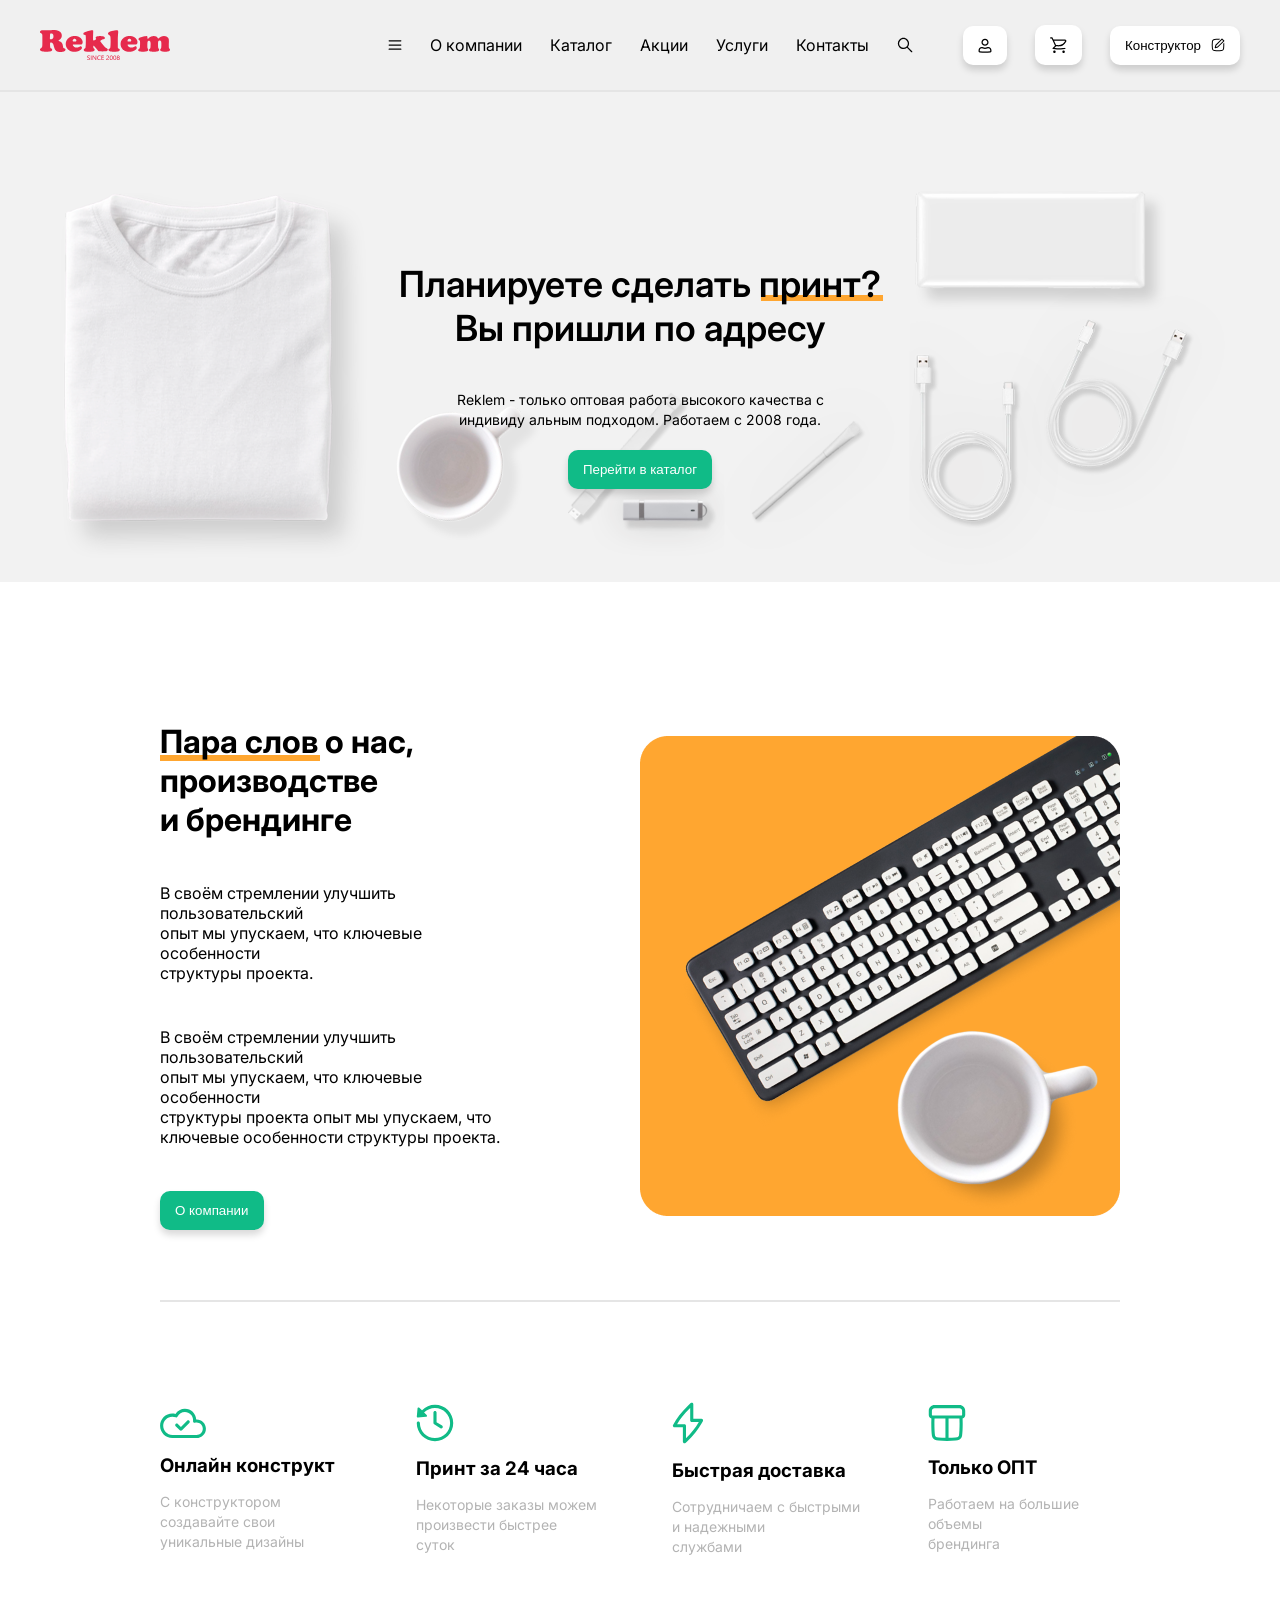
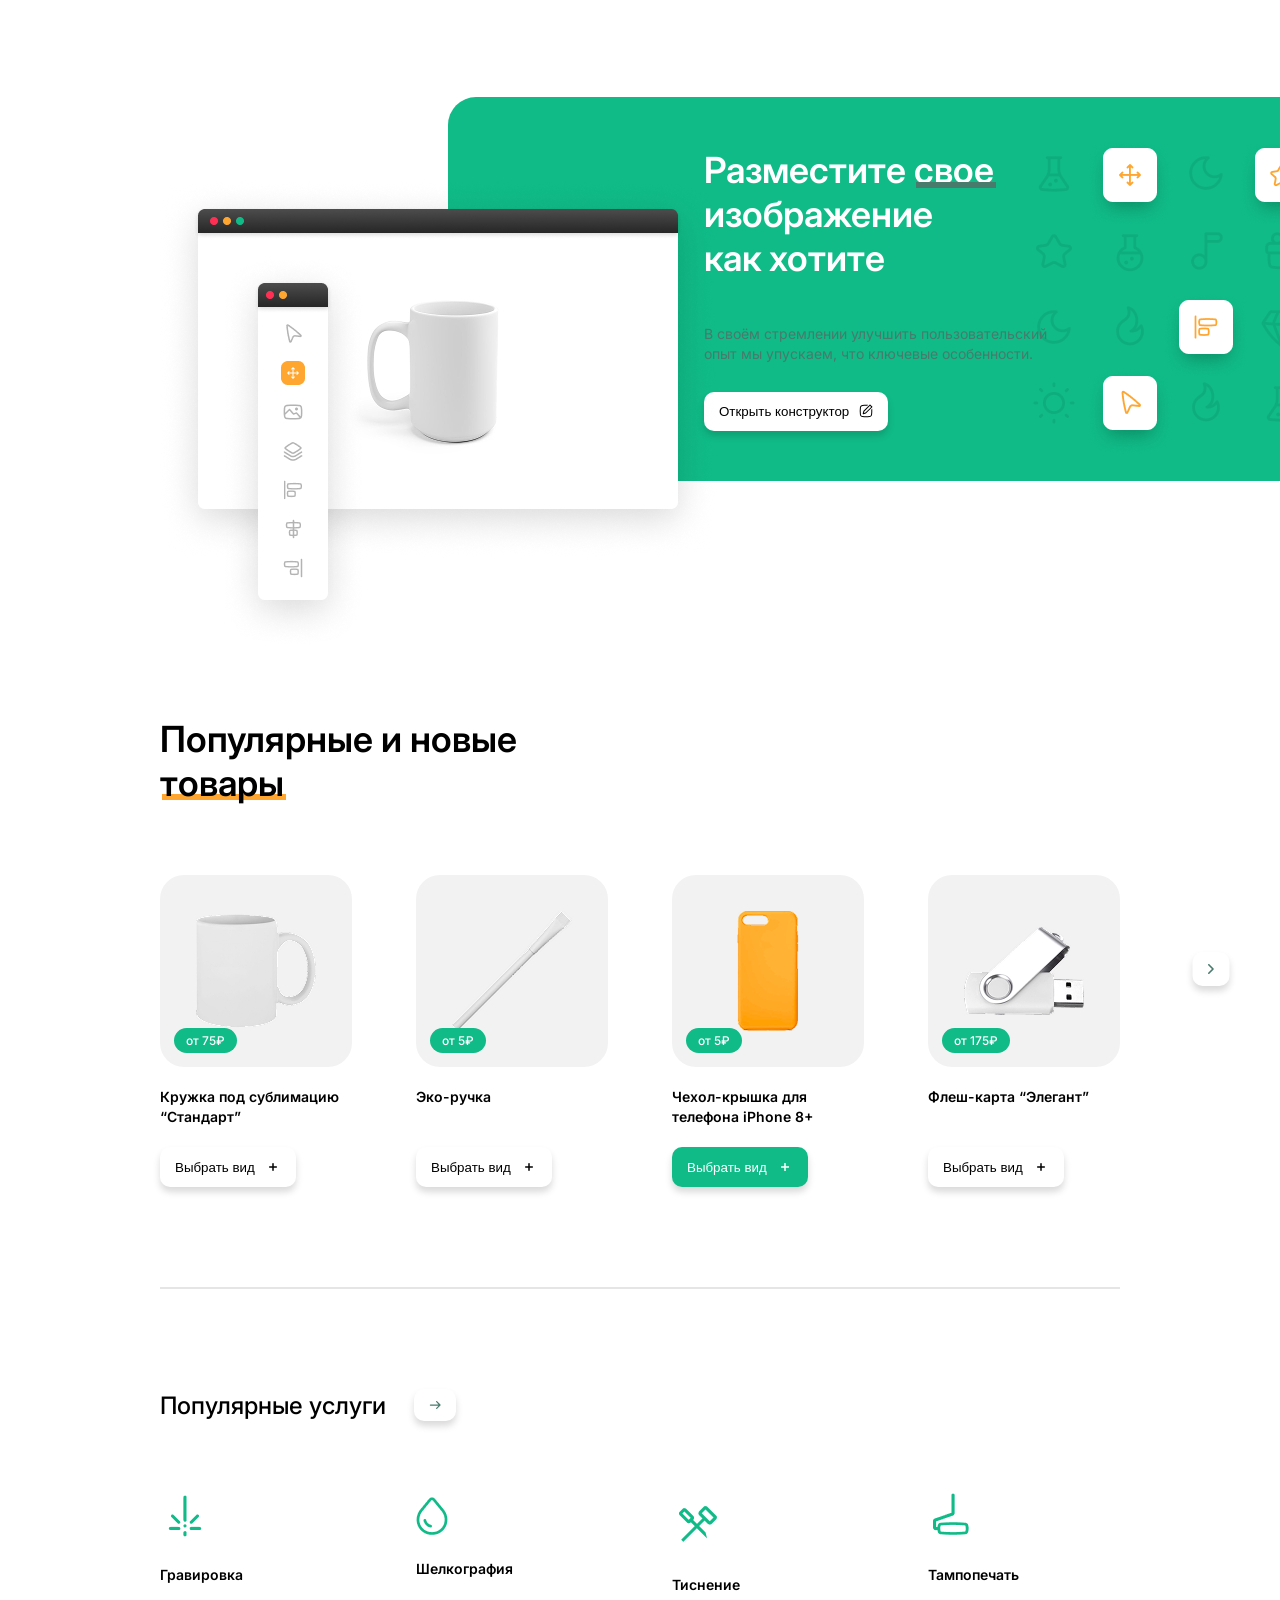
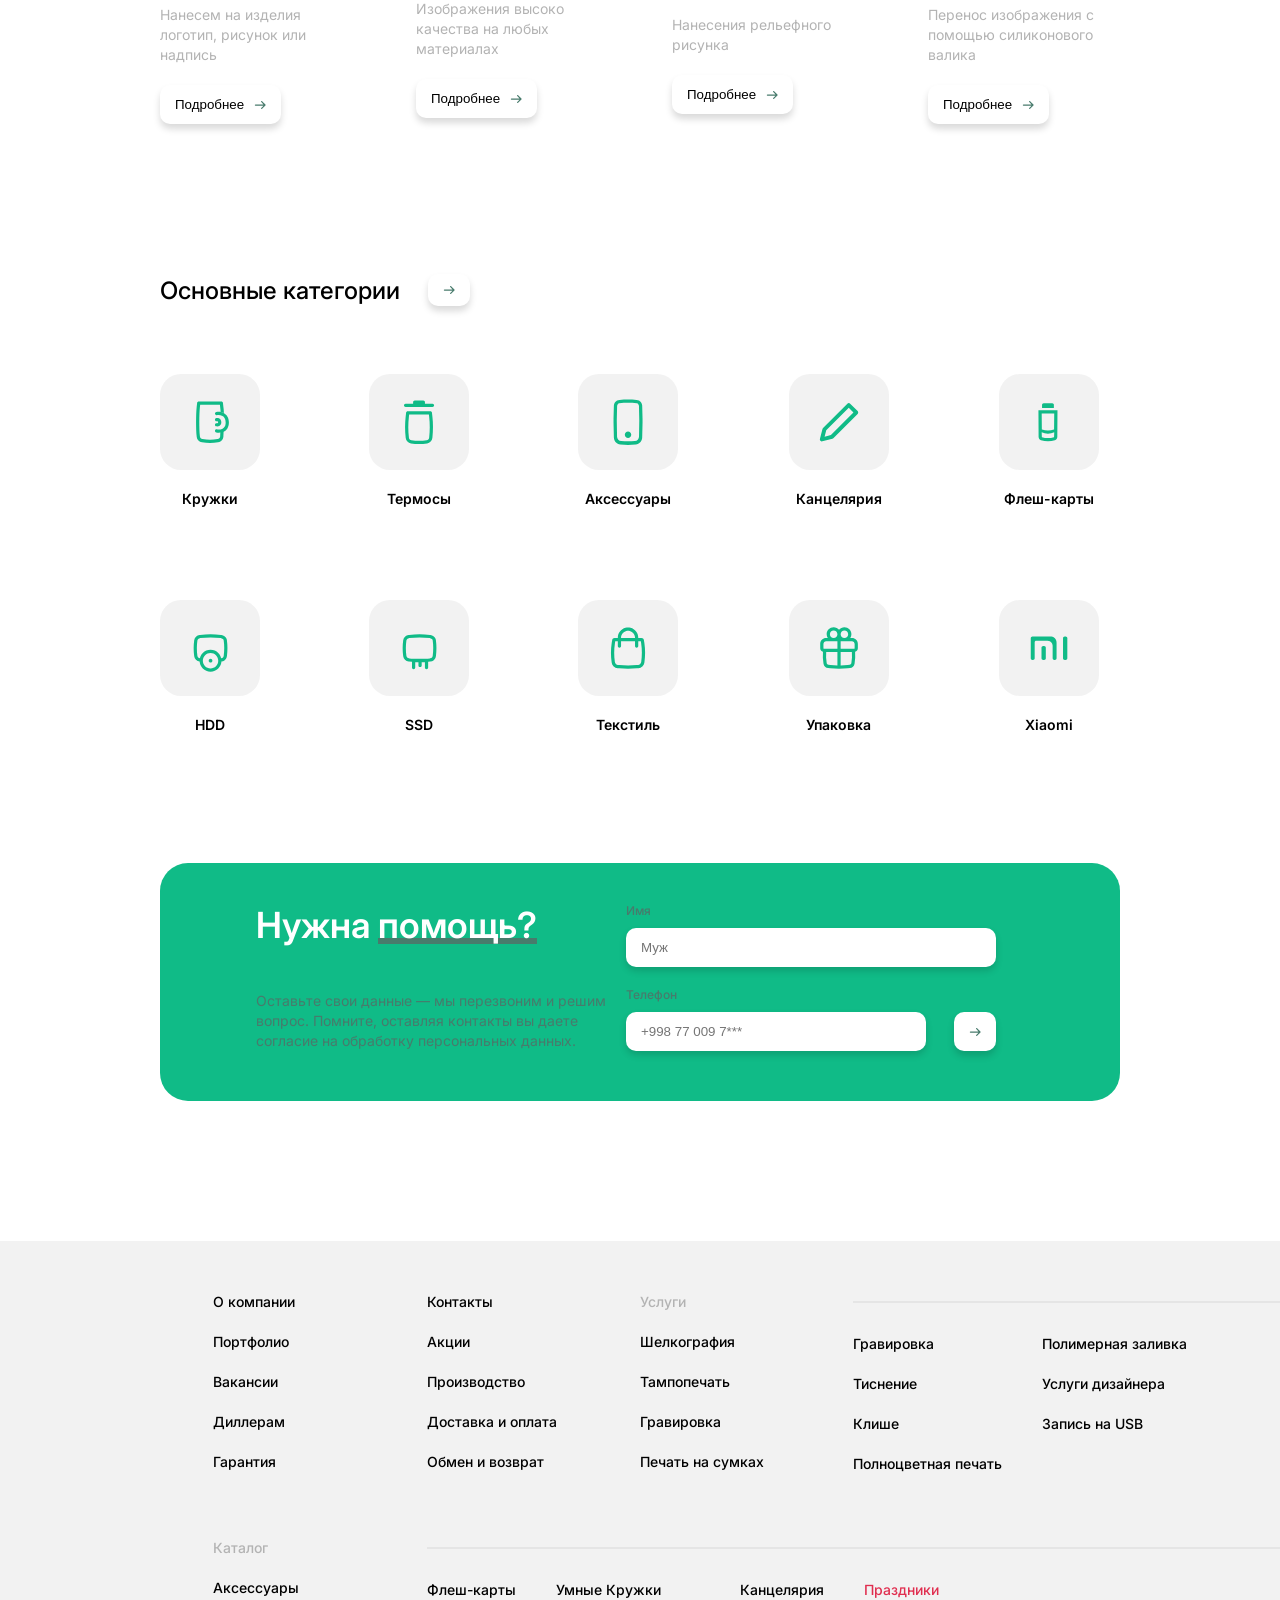
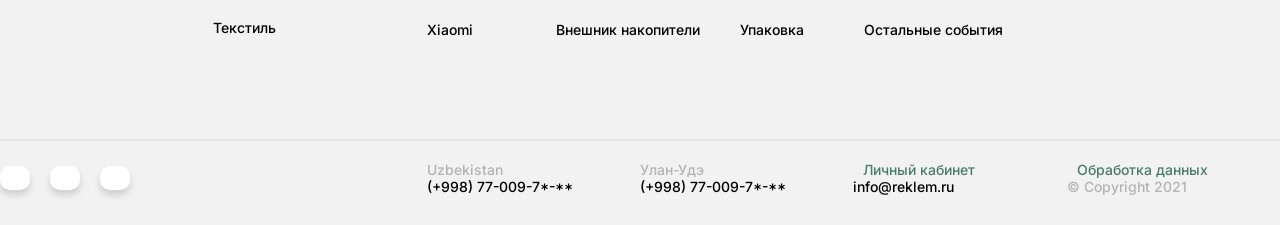
==== index.html @ 548d21a7 "first commit" ====
<!DOCTYPE html>
<html lang="en">
<head>
    <meta charset="UTF-8">
    <meta name="viewport" content="width=device-width, initial-scale=1.0">
    <title>Reklem PRO</title>
    <link rel="stylesheet" href="./Css/style.css">
    <link rel="stylesheet" href="./Fonts/fonts.css">
    <link rel="stylesheet" href="./Css/responsive.css">
</head>
<body>
    <div class="vrapper">
        <header>
        <div class="parent__container--div">
            <div class="head_vrap">
                <img class="Reklem_logo" src="./Assets/Icons/Reklem_logo (2).svg" alt="Reklem Logo Not Found">
                <div class="header_sub_vrap">
                <nav>
                    <ul>
                        <li><img src="./Assets/Icons/Outline_logo.svg" alt=""></li>
                        <li><a href="#">О компании</a></li>
                        <li><a href="#">Каталог</a></li>
                        <li><a href="#">Акции</a></li>
                        <li><a href="#">Услуги</a></li>
                        <li><a href="#">Контакты</a></li>
                        <li><img src="./Assets/Icons/search_logo1.svg" alt=""></li>
                    </ul>
                </nav>
                <div class="btns">
                    <button><img src="./Assets/Icons/User_logo.svg" alt=""></button>
                    <button><img src="./Assets/Icons/Korzinka_logo.svg" alt=""></button>
                    <button>Конструктор<img src="./Assets/Icons/Konstruktor_logo.svg" alt=""></button>
                </div>
            </div>
        </div>
        </div>
        </header>

        <div class="line"></div>
        <main class="banner">
            <div class="tittle">
                <h1>
                    Планируете сделать 
                    <span>
                        принт?
                        <div class="sub__line--div"></div>
                    </span> Вы пришли по адресу
                </h1>
                <p>Reklem - только оптовая работа высокого качества с <br>
                    индивиду
                    альным подходом. Работаем с 2008 года.</p>
                    <div class="bannerbtn_wrap">
                <button class="banner__btn--button oxir">Перейти в каталог</button>
            </div>
            </div>
            <img src="./Assets/Images/Banner--img.png" alt="Banner--img Not Found">
        </main>
        <main class="feedback">
            <div class="container">
            <div class="wrap">
                <div class="tittle__description--div">
                    <h1>
                        <span>
                             Пара слов 
                             <div class="sub__line--div"></div>
                            </span>о нас, <br>
                        производстве <br>
                        и брендинге</h1>
                    <p>В своём стремлении
                        улучшить пользовательский<br> опыт мы упускаем, что ключевые особенности<br>
                         структуры проекта.</p>
                    <p>В своём стремлении улучшить пользовательский <br>
                        опыт мы упускаем, что ключевые особенности <br>
                        структуры проекта опыт мы упускаем, что<br>
                         ключевые особенности структуры проекта.</p>
                    <button class="bg_button">О компании</button>
                </div>
                <img src="./Assets/Images/Klavatura.png" alt="Image Not Found">
            </div>
        </div>
        </main>
        <div class="container">
            <div class="line"></div>
        </div>
        <main class="adventage">
            <div class="container">
                <div class="adventage__wrap--div">
            <div class="box">
                <img src="./Assets/Icons/onlinekonkurd.svg" alt="ITEM IMAGE not found">
                <h3>Онлайн конструкт</h3>
                <p>С конструктором создавайте свои уникальные дизайны</p>
            </div>
            <div class="box">
                <img src="./Assets/Icons/printt.svg" alt="ITEM IMAGE not found">
                <h3>Принт за 24 часа</h3>
                <p>Некоторые заказы можем произвести быстрее <br> суток</p>
            </div>
            <div class="box">
                <img src="./Assets/Icons/bistraya.svg" alt="ITEM IMAGE not found">
                <h3>Быстрая доставка</h3>
                <p>Сотрудничаем с быстрыми и надежными <br> службами</p>
            </div>
            <div class="box">
                <img src="./Assets/Icons/tolka.svg" alt="ITEM IMAGE not found">
                <h3>Только ОПТ</h3>
                <p>Работаем на большие объемы <br> брендинга</p>
            </div>
        </div>
        </div>
        </main>
        <!-- main yangi -->
        <div class="desingner">
            <div class="mask__box--div">
                <div class="mask__box__tittle--div">
                    <h1>Разместите
                         <span>
                        свое
                        <div class="sub__line--div"></div>
                    </span> <br>
                         изображение <br>
                          как хотите</h1>
                    <p>В своём стремлении улучшить пользовательский 
                        <br>
                        опыт мы упускаем, что ключевые особенности.</p>
                    <button>Открыть конструктор <img src="./Assets/Icons/Konstruktor_logo.svg" alt="icon not found"></button>
                </div>
                <img src="./Assets/Images/mask.png" alt="IMAGEE not found">
                <div class="window__img">
                    <div class="sub__window__img">
                    <img src="./Assets/Images/window.png" alt="IMAGE not found">
                    <img src="./Assets/Images/tools_panel.png" alt="IMAGE not found">
                </div>
                </div>
                </div>
        </div>
        <!-- 2 video asosida -->
        <main class="populars">
            <div class="container">
                <h1>Популярные и новые 
                    <br>
                    <span class="tag__chiziq">
                        товары
                        <div class="sub__line"></div>
                    </span>
                    
                </h1>
                <div class="items">
                    <div class="item__card">
                        <div class="img__card__image">
                            <img src="./Assets/Images/Stakan.png" alt="img not found">
                        <div class="sum">
                            от 75₽
                        </div>
                        </div>
                        <h3>Кружка под сублимацию <q>Стандарт</q></h3>
                        <button>Выбрать вид <img src="./Assets/Icons/+ logo.svg" alt="logo not found"></button>
                    </div>
                    <div class="item__card">
                        <div class="img__card__image">
                            <img src="./Assets/Images/marker.png" alt="img not found">
                        <div class="sum">
                            от 5₽
                        </div>
                        </div>
                        <h3>Эко-ручка
                            <br>
                            <p class="opasity">.</p>
                        </h3>
                        <button>Выбрать вид <img src="./Assets/Icons/+ logo.svg" alt="logo not found"></button>
                    </div>
                    <div class="item__card">
                        <div class="img__card__image">
                            <img src="./Assets/Images/telefon_vrapper.png" alt="img not found">
                        <div class="sum">
                            от 5₽
                        </div>
                        </div>
                        <h3>Чехол-крышка для телефона iPhone 8+</h3>
                        <button class="bg_button">Выбрать вид <img src="./Assets/Icons/+ white.png" alt="logo not found"></button>
                    </div>
                    <div class="item__card">
                        <div class="img__card__image">
                            <img src="./Assets/Images/fleshka.png" alt="img not found">
                        <div class="sum">
                            от 175₽
                        </div>
                        </div>
                        <h3>Флеш-карта <q>Элегант</q>
                            <p class="opasity">.</p>
                        </h3>
                        <button>Выбрать вид <img src="./Assets/Icons/+ logo.svg" alt="logo not found"></button>
                    </div>
                </div>
                <button class="icon__btn right__btn__clicked">
                    <img src="./Assets/Icons/right_icon.svg" alt="logo not found">
                </button>
            </div>

        </main>
        <div class="container">
        <div class="line"></div>
    </div>



 <main class="services">
            <div class="container">
                <h2>Популярные услуги
                    <button><img src="./Assets/Icons/right_strelka.svg" alt="icon not fund"></button> 
                </h2>
                <div class="items">
                    <div class="item__card">
                        <div class="img__card__image">
                            <img src="./Assets/Icons/Laser.png" alt="img not found">
                        </div>
                        <h3>Гравировка</h3>
                        <p>Нанесем на изделия логотип, рисунок или надпись</p>
                        <button>Подробнее <img src="./Assets/Icons/right_strelka.svg" alt="logo not found"></button>
                    </div>
                    <div class="item__card">
                        <div class="img__card__image">
                            <img src="./Assets/Icons/Icon.png" alt="img not found">
                        </div>
                        <h3>Шелкография
                        </h3>
                        <p>Изображения высоко качества на любых материалах</p>
                        <button>Подробнее <img src="./Assets/Icons/right_strelka.svg" alt="logo not found"></button>
                    </div>
                    <div class="item__card">
                        <div class="img__card__image">
                            <img src="./Assets/Icons/Press.png" alt="img not found">
                        </div>
                        <h3>Тиснение</h3>
                        <p>Нанесения рельефного рисунка</p>
                        <button>Подробнее <img src="./Assets/Icons/right_strelka.svg" alt="logo not found"></button>
                    </div>
                    <div class="item__card">
                        <div class="img__card__image">
                            <img src="./Assets/Icons/Roller.png" alt="img not found">
                        </div>
                        <h3>Тампопечать
                        </h3>
                        <p>Перенос изображения с помощью силиконового валика</p>
                        <button>Подробнее <img src="./Assets/Icons/right_strelka.svg" alt="logo not found"></button>
                    </div>
                </div>

            </div>

        </main>

<!-- 3 -->
         <main class="category">
            <div class="container">
                <h2>Основные категории
                    <button><img src="./Assets/Icons/right_strelka.svg" alt="icon not fund"></button> 
                </h2>

                <div class="category__wrapper">
                    <div class="category__item">
                        <div class="icon__wrapper">
                            <img src="./Assets/Icons/1.svg" alt="icon not found">
                        </div>
                        <h3>Кружки</h3>
                    </div>
                    <div class="category__item">
                        <div class="icon__wrapper">
                            <img src="./Assets/Icons/2.svg" alt="icon not found">
                        </div>
                        <h3>Термосы</h3>
                    </div>                    <div class="category__item">
                        <div class="icon__wrapper">
                            <img src="./Assets/Icons/3.svg" alt="icon not found">
                        </div>
                        <h3>Аксессуары</h3>
                    </div>                    <div class="category__item">
                        <div class="icon__wrapper">
                            <img src="./Assets/Icons/4.svg" alt="icon not found">
                        </div>
                        <h3>Канцелярия</h3>
                    </div>                    <div class="category__item">
                        <div class="icon__wrapper">
                            <img src="./Assets/Icons/5.svg" alt="icon not found">
                        </div>
                        <h3>Флеш-карты</h3>
                    </div>                    <div class="category__item">
                        <div class="icon__wrapper">
                            <img src="./Assets/Icons/6.svg" alt="icon not found">
                        </div>
                        <h3>HDD</h3>
                    </div>                    <div class="category__item">
                        <div class="icon__wrapper">
                            <img src="./Assets/Icons/7.svg" alt="icon not found">
                        </div>
                        <h3>SSD</h3>
                    </div>                    <div class="category__item">
                        <div class="icon__wrapper">
                            <img src="./Assets/Icons/8.svg" alt="icon not found">
                        </div>
                        <h3>Текстиль</h3>
                    </div>                    <div class="category__item">
                        <div class="icon__wrapper">
                            <img src="./Assets/Icons/9.svg" alt="icon not found">
                        </div>
                        <h3>Упаковка</h3>
                    </div>
                    <div class="category__item">
                        <div class="icon__wrapper">
                            <img src="./Assets/Icons/10.svg" alt="icon not found">
                        </div>
                        <h3>Xiaomi</h3>
                    </div>         
                </div>
            </div>
         </main>

         <div class="contact">
            <div class="container">
                <div class="back__call">
                    <div class="back__call__item">
                        <h1>Нужна 
                            <span class="tag__chiziq">
                                помощь?
                                <div class="sub__line"></div>
                            </span>
                        </h1>
                        <p>
                            Оставьте свои данные — мы перезвоним и решим 
                            вопрос. Помните, оставляя контакты 
                            вы даете согласие на обработку персональных 
                            данных.
                        </p>
                    </div>
                    <div class="back__call__item">
                        <form>
                            <div class="form__item">
                                <label for="">Имя</label>
                                <input type="text" placeholder="Муж">
                            </div>
                            <br>
                            <div class="form__item">
                                <label for="">Телефон</label>
                                <div class="form__item__vrapper">
                                <input type="text" placeholder="+998 77 009 7***">
                                <button class="icon__btn--bitton">
                                    <img src="./Assets/Icons/right_strelka.svg" alt="icon not found">
                                </button>
                            </div>
                            </div>
                        </form>
                    </div>
                </div>
            </div>
         </div>

         <!-- footer -->
         <footer>
            <div class="top_footer">
                <div class="parrent_container">
                    <div class="inside_top">
                        <ul>
                            <li>
                                <img src="./assets/icons/logo 1 (Traced) (1).svg" alt="">
                            </li>
                        </ul>
                        <ul>
                            <li><a href="#">О компании</a></li>
                            <li><a href="https://github.com/AhadjonHakimovofficial">Портфолио</a></li>
                            <li><a href="#">Вакансии</a></li>
                            <li><a href="#">Диллерам</a></li>
                            <li><a href="#">Гарантия</a></li>
                        </ul>
                        <ul>
                            <li><a href="#">Контакты</a></li>
                            <li><a href="#">Акции</a></li>
                            <li><a href="#">Производство</a></li>
                            <li><a href="#">Доставка и оплата</a></li>
                            <li><a href="#">Обмен и возврат</a></li>
                        </ul>
                        <ul>
                            <li><a href="#" style="color: rgb(179, 179, 179);">Услуги</a></li>
                            <li><a href="#">Шелкография</a></li>
                            <li><a href="#">Тампопечать</a></li>
                            <li><a href="#">Гравировка</a></li>
                            <li><a href="#">Печать на сумках</a></li>
                        </ul>
                        <div class="box">
                            <div class="line"></div>
                            <div class="inner_box">
                                <ul>

                                    <li><a href="#">Гравировка</a></li>
                                    <li><a href="#">Тиснение</a></li>
                                    <li><a href="#">Клише</a></li>
                                    <li><a href="#">Полноцветная печать</a></li>
                                </ul>
                                <ul>

                                    <li><a href="#">Полимерная заливка</a></li>
                                    <li><a href="#">Услуги дизайнера</a></li>
                                    <li><a href="#">Запись на USB</a></li>
                                </ul>
                            </div>
                        </div>

                    </div>
                    <div class="inside_bottom">
                        <ul>
                            <li>
                                <img src="./assets/icons/logo 1 (Traced) (1).svg" alt="">
                            </li>
                        </ul>
                        <ul>
                            <li><a href="#" style="color: rgb(179, 179, 179);">Каталог</a></li>
                            <li><a href="#">Аксессуары</a></li>
                            <li><a href="#">Текстиль</a></li>

                        </ul>

                        <div class="box">
                            <div class="line"></div>
                            <div class="inner_box">
                                <ul>
                                    <li><a href="./assets/icons/logo 1 (Traced) (1).svg">Флеш-карты</a></li>
                                    <li><a href="#">Xiaomi</a></li>
                                </ul>
                                <ul>
                                    <li><a href="#">Умные Кружки</a></li>
                                    <li><a href="#">Внешник накопители</a></li>
                                </ul>
                                <ul>

                                    <li><a href="#">Канцелярия</a></li>
                                    <li><a href="#">Упаковка</a></li>
                                </ul>
                                <ul>

                                    <li><a href="#" style="color: rgb(224, 46, 79);">Праздники</a></li>
                                    <li><a href="#">Остальные события</a></li>
                                </ul>
                            </div>
                        </div>

                    </div>
                </div>
            </div>
            <div class="line"></div>
            <div class="bottom_footer">
                <div class="parrent_container">
                    <div class="footer_inner_wrap">
                        <ul>
                            <li>
                                <button class="icon_btn">
                                    <img src="./assets/icons/Instagram.svg" alt="">

                                </button>
                            </li>
                            <li>
                                <button class="icon_btn">
                                    <img src="./assets/icons/Facebook.svg" alt="">

                                </button>
                            </li>
                            <li>
                                <button class="icon_btn">
                                    <img src="./assets/icons/Youtube.svg" alt="">

                                </button>
                            </li>
                        </ul>
                        <ul>
                            <li><a href="#" style="color: transparent;">space</a></li>
                            <li><a href="#" style="color: transparent;">space</a></li>
                        </ul>
                        <ul>
                            <li><a href="#" style="color: rgb(179, 179, 179);">Uzbekistan</a></li>
                            <li><a href="./assets/icons/logo 1 (Traced) (1).svg"">(+998) 77-009-7*-**</a></li>
                        </ul>
                        <ul>
                            <li><a href="#" style="color: rgb(179, 179, 179);">Улан-Удэ</a></li>
                            <li><a href="#">(+998) 77-009-7*-**</a></li>
                        </ul>
                        <ul>
                            <li> <img src="./assets/icons/user2.svg" alt="" ><a href="#" style="color: rgb(72, 123, 108);">Личный кабинет</a></li>
                            <li><a href="#">info@reklem.ru</a></li>
                        </ul>
                        <ul>
                            <li> <img src="./assets/icons/Document.svg" alt="" ><a href="#" style="color: rgb(72, 123, 108);">Обработка данных</a></li>
                            <li><a href="#" style="color: rgb(179, 179, 179);">© Copyright 2021</a></li>
                        </ul>

                    </div>
                </div>
            </div>
        </footer>
    </div>
</body>
</html>
---- Css/style.css ----
*{
    margin: 0;
    padding: 0;
    box-sizing: border-box;
}
body{
    font-family: "Inter", sans-serif;
}
.Reklem_logo:hover{
    cursor: pointer;
}
button{
    padding: 12px 15px;

    background-color: #fff;
    border: none;
    box-shadow: 0 5px 7px rgba(0, 0, 0, 0.15);
    border-radius: 10px;
    display: flex;
    align-items: center;
    gap: 10px;
    cursor: pointer;
}
.icon__btn--button{
    padding: 12px 15px;
}
.oxir{
    background-color: #10BB87;
    color: #fff;
}

.button:hover{
    cursor: pointer;
    box-shadow: 0 10px 25px rgba(1, 1, 0, 0.15);
}
button:hover{
    cursor: pointer;
    box-shadow: 0 10px 25px rgba(1, 1, 0, 0.15);
    opacity: 0.8;
}
button:active{
    opacity: 1;
}
.bg_button{
        background-color: #10BB87;
        color: #fff;

}
header .header_sub_vrap .btns{
    display: flex;
    align-items: center;
    gap: 28px;
}
.parent__container--div{
    max-width: 1260px;
    width: 100%;
    /* border: 2px solid red; */
    margin: 0 auto;
    padding: 0 30px;
}
.container{
    max-width: 1020px;
    width: 100%;
    /* border: 2px solid blue; */
    margin: 0 auto;
    padding: 0 30px;
}
.head_vrap{
    display: flex;
    align-items: center;
    justify-content: space-between;
}
header{
    padding: 25px 0;
    background-color: #f0f0f0;
    position: sticky;
    top: 0;
    z-index: 10;
}
.head_vrap .header_sub_vrap nav ul{
    display: flex;
    align-items: center;
    justify-content: center;
    gap: 28px;
    list-style-type: none;
}
.head_vrap .header_sub_vrap nav ul li{
    display: flex;
    align-items: center;
    justify-content: center;
}
.head_vrap .header_sub_vrap nav ul li a{
    text-decoration: none;
    color: #000;
    transition: 0.4s;
    position: relative;
}
.head_vrap .header_sub_vrap nav ul li a:hover{
    color: rgba(255, 166, 48, 1);
}
.head_vrap .header_sub_vrap nav ul li a:hover::before{
    content: '';
    width: 80%;
    height: 4px;
    background-color: rgba(255, 166, 48, 1);
    position: absolute;
    bottom: -5px;
    border-top-left-radius: 25px;
    border-bottom-left-radius: 25px;
    transition: width 0.4s;
    position: absolute;
}
.head_vrap .header_sub_vrap nav ul li a::before{
    content: '';
    width: 0;
    transition: width 0.4s;
}

.head_vrap .header_sub_vrap{
    display: flex;
    align-items: center;
    gap: 50px;

}

/* 2--qsim */
.line{
    height: 2px;
    background-color :#E5E5E5;
}
.banner{
    position: relative;
    width: 100%;
    background-color: #F2F2F2;
    padding-top: 85px;
}
.banner img{
    width: 100%;
}
.banner .tittle{
    width: 506px;
    margin: 85px 0 150px 0;
    text-align: center;
    position: absolute;
    left: 50%;
    transform: translateX(-50%);
}
.banner .tittle h1{
    line-height: 44px;
    font-weight: 600;
    font-size: 36px;
}
.banner .tittle p{
    font-weight: 400;
    font-size: 14px;
    line-height: 20px;
    margin: 40px 0 20px 0;
}
.banner .tittle .bannerbtn_wrap{
    display: flex;
    align-items: center;
    justify-content: center;
}
.banner .tittle span,
.feedback .wrap .tittle__description--div span,
.desingner .mask__box--div .mask__box__tittle--div span,
.populars s{
    position: relative;
    width: 400px;
}
.banner .tittle .sub__line--div,
.feedback .wrap .tittle__description--div .sub__line--div,
.populars span
.desingner .mask__box--div .mask__box__tittle--div .sub__line--div{
    position: absolute;
    top: 33px;
    right: -2px;
    width: 100%;
    height: 6px;
    background-color: #FFA630;
    display: inline-block;
    z-index: -1;
}
.desingner .mask__box--div .mask__box__tittle--div .sub__line--div{
    position: absolute;
    top: 34px;
    right: -2px;
    width: 100%;
    height: 6px;
    background-color: #487B6C;
    display: inline-block;
    z-index: 1;
}
.feedback .wrap .tittle__description--div .sub__line--div{
    position: absolute;
    top: 33px;
    left: 0;
    width: 160px;
}
.feedback{
    margin: 140px 0 70px 0;
}
.feedback .wrap{
    display: flex;
    align-items: center;
    justify-content: space-between;
    gap: 130px;
}
.feedback .wrap .tittle__description--div{
    display: flex;
    flex-direction: column;
    align-items: start;
    justify-content: space-between;
    gap: 44px;
}
.adventage{
    margin: 100px 0 140px 0;
}
.adventage .adventage__wrap--div .box{
    width: 192px;
    display: flex;
    flex-direction: column;
    align-items: start;
    gap: 15px;
}
.adventage .adventage__wrap--div {
    display: flex;
    align-items: center;
    justify-content: space-between;
}
.adventage .adventage__wrap--div .box .h3{
    font-size: 14px;
    font-weight: 600;
}
.adventage .adventage__wrap--div .box p{
    font-weight: 400;
    font-size: 14px;
    color: #B3B3B3;
    line-height: 20px;
}
.adventage .adventage__wrap--div .box img:hover{
    cursor: pointer;
    opacity: 0.8;
}

/* <!-- main yangi --> */
.desingner{
    height: 520px;
    display: flex;
    justify-content: end;
    align-items: start;
}
.desingner .mask__box--div{
    height: 384px;
    position: relative;
    width: 65%;
    background-color: #10BB87;
    border-radius: 28px 0 0 0;
    display: flex;
    justify-content: end;
    align-items: center;
}
.desingner .mask__box--div .mask__box__tittle--div{
    width: 370px;
    position: absolute;
    left: 256px;
    display: flex;
    flex-direction: column;
    align-items: start;
}
.desingner .mask__box--div .mask__box__tittle--div h1{
    color: #fff;
    font-weight: 600;
    font-size: 36px;
    line-height: 44px;
}
.desingner .mask__box--div .mask__box__tittle--div p{
    color: #487B6C;
    font-weight: 400;
    font-size: 14px;
    line-height: 20px;
    margin: 44px 0 28px 0;
}
.desingner .mask__box--div .window__img{
    position: absolute;
    left: -290px;
    top: 82px;
}
.desingner .mask__box--div .window__img .sub__window__img{
    position: relative;
}
.desingner .mask__box--div .window__img .sub__window__img img:last-child{
    position: absolute;
    left: 60px;
    top: 74px;
}


/* 2 video asosida */

.populars{
    margin: 100px 0;
    position: relative;
}

.populars .right__btn__clicked{
    position: absolute;
    right: 32px;
    top: 50%;
    transform: translateX(-50%);
}

.populars h1{
    font-weight: 600;
    font-size: 36px;
    line-height: 44px;
}

/* eng asosiy sub line */
.populars .tag__chiziq{
    display: inline;
    position: relative;
    width: 400px;

}
.populars .tag__chiziq .sub__line{
    position: absolute;
    top: 33px;
    right: -2px;
    width: 100%;
    height: 6px;
    background-color: #FFA630;
    display: inline-block;
    z-index: -1;
}


/* /eng asosiy sub line */

.populars .item__card,
.services .item__card{
    max-width: 192px;
    min-width: 180px;
    width: 100%;
    /* border: 1px solid red; */
    display: flex;
    flex-direction: column;
    align-items: start;
    justify-content: space-between;
    gap: 20px;
}

.populars .items,
.services .items
{
    display: flex;
    /* justify-content: start; */
    align-items: center;
    gap: 64px;
    margin-top: 70px;
}
.populars .item__card .img__card__image{
    width: 100%;
    height: 192px;
    border-radius: 24px;
    background-color: rgba(242, 242, 242, 1);
    display: grid;
    place-content: center;
    position: relative;
    transition: 0.4s;
}

.populars .item__card h3,.services .item__card h3{
    font-size: 14px;
    font-weight: 600;
    line-height: 20px;
}
.services .item__card h3{
    font-size: 14px;
    font-weight: 600;
    line-height: 20px;
}
.populars .item__card .img__card__image:hover{
    cursor: pointer;
    box-shadow: 0 10px 20px rgba(0, 0, 0, 0.17);
}
.populars .item__card .img__card__image .sum{
    position: absolute;
    bottom: 14px;
    left: 14px;
    font-weight: 500;
    font-size: 12px;
    color: #fff;
    padding: 5px 12px;
    border-radius: 14px;
    background-color: rgba(16, 187, 135, 1);
    display: grid;
    place-content: center;
}
.services .item__card p{
    font-weight: 400;
    font-size: 14px;
    line-height: 20px;
    color: rgba(179, 179, 179, 1);
}




.services h2,
.category h2{
    display: flex;
    align-items: center;
    gap: 28px;
    font-weight: 500;
    font-size: 24px;
}

.opasity{
    color:#fff;
}

.services{
    margin-top: 100px;
}


/* 3 */

.category{
    margin: 150px 0 130px 0;
}


.category .category__item{
    max-width: 100px;
    min-width: 85px;
    width: 100%;
    display: flex;
    flex-direction: column;
    align-items: center;
    gap: 20px;
}


.category .category__item .icon__wrapper{
    width: 100%;
    height: 96px;
    border-radius: 21px;
    background-color: rgba(242, 242, 242, 1);
    display: grid;
    place-content: center;

}

.category__wrapper{
    margin-top: 68px;
    display: grid;
    grid-template-columns: repeat(5, auto);
    gap: 93px;
}
.category .category__item h3{
    font-weight: 600;
    font-size: 14px;
    letter-spacing: 20;
}

.category .category__item .icon__wrapper:hover{
    box-shadow: 2px 2px 8px #6b5a5a;
    transition: 0.4s;
}

.category .category__item h3:hover{
    cursor: pointer;
    font-weight: 700;


}
.contact{
    margin-bottom: 140px;
}


.contact .back__call{
    background-color: rgba(16, 187, 135, 1);
    border-radius: 28px;
    display: flex;
    padding: 40px 124px 50px 96px;
}


.contact .back__call .back__call__item{
    width: 50%;
}

.contact .back__call .back__call__item h1{
    font-size: 36px;
    font-weight: 600;
    line-height: 44px;
    color: #fff;
}

.contact .back__call .back__call__item p{
    font-weight: 400;
    font-size: 14px;
    line-height: 20px;
    color: #487B6C;
    margin-top: 44px;
}


.contact .back__call .back__call__item form{
    /* display: flex;
    align-items: center; */
    /* gap: 12px; */
        width: 100%;
    display: flex;
    flex-direction: column;
}

.contact .back__call .back__call__item form .form__item{
    width: 100%;
    display: flex;
    flex-direction: column;
gap: 10px;
}

.contact .back__call .back__call__item form .form__item label{
    color: #487B6C;
    font-size: 12px;
    font-weight: 500;
}



.contact .back__call .back__call__item form .form__item input{
    width: 100%;
    padding: 12px 15px;
    border-radius: 10px;
    box-shadow: 0 4px 7px rgba(0, 0, 0, 0.15);
    border: none;
    outline: none;
}

.back__call__item{
    display: flex;
    flex-direction: column;
    /* border: 1px solid red; */
}

.contact .back__call .back__call__item form .form__item .form__item__vrapper{
    display: flex;
    gap: 28px;
    
}

.back__call__item{

}




/* eng asosiy sub line */
.contact .back__call__item .tag__chiziq{
    display: inline;
    position: relative;
    width: 400px;
    z-index: 2;

}
.contact .back__call__item .tag__chiziq .sub__line{
    position: absolute;
    top: 35px;
    left: 0px;
    width: 100%;
    height: 6px;
    background-color: rgba(72, 123, 108, 1);
    display: inline-block;
    z-index: -1;
}


/* /eng asosiy sub line */



.contact{
    position: relative;
}


/* footer */


footer {
    background-color: rgb(242, 242, 242);
}

footer .top_footer {
    padding: 50px 0;
}

footer .top_footer .inside_top {
    display: grid;
    grid-template-columns: 1fr 1fr 1fr 1fr 2fr;

}


footer .top_footer .inside_bottom {
    display: grid;
    grid-template-columns: 1fr 1fr 4fr;
    margin: 64px 0 50px 0;


}

footer .top_footer .inside_top ul,
footer .top_footer .inside_bottom ul {
    list-style: none;
    display: flex;
    flex-direction: column;
    justify-content: start;
    gap: 20px;
}

footer .top_footer .inside_top .box,
footer .top_footer .inside_bottom .box {
    height: 100%;
    display: flex;
    flex-direction: column;
    justify-content: start;
    gap: 30px;
}

footer .top_footer .inside_top .box .line,
footer .top_footer .inside_bottom .box .line {
    margin-top: 10px;
}

footer .top_footer .inside_top .box .inner_box,
footer .top_footer .inside_bottom .box .inner_box {
    display: flex;
    align-items: start;
    gap: 40px;
}

footer .top_footer .inside_bottom ul:first-child li img {
    display: none;
}

footer .bottom_footer .footer_inner_wrap {
    display: grid;
    grid-template-columns: repeat(6, 1fr);
}

footer .bottom_footer {
    padding: 20px 0 30px 0;
}

footer .bottom_footer .footer_inner_wrap ul {
    list-style: none;
    display: flex;
    flex-direction: column;
    justify-content: space-between;
    
}

footer .bottom_footer .footer_inner_wrap ul:first-child {
    display: flex;
    flex-direction: row;
    align-items: center;
    justify-content: start;
    gap: 20px;
}

footer .bottom_footer .footer_inner_wrap ul li a {
    color: #000;
    text-decoration: none;
    font-size: 14px;
    font-weight: 500;
}

footer .bottom_footer .footer_inner_wrap ul li {
    display: flex;
    align-items: center;
    gap: 10px;
}









footer .top_footer .inside_top ul li a,
footer .top_footer .inside_bottom ul li a {
    color: #000;
    text-decoration: none;
    font-size: 14px;
    font-weight: 500;
}

footer .top_footer .inside_top ul li a:hover,
footer .top_footer .inside_bottom ul li a:hover {
    transition: 0.4s;
    text-shadow: 1px 1px 5px #000;
}

.red{

    font-weight: normal;
    font-size: 14px;
    color: rgba(179, 179, 179, 1);
}


.red2{
    font-weight: normal;
    font-size: 14px;
}


.gren{
    color: #487B6C;
}
---- Fonts/fonts.css ----
@import url('https://fonts.googleapis.com/css2?family=Inter:ital,opsz,wght@0,14..32,100..900;1,14..32,100..900&display=swap');
---- Css/responsive.css ----
@media only screen and (max-width: 440px){
    header .head_vrap{
        display: flex;
        justify-content: center;
        align-items: center;
    }
    header .head_vrap .header_sub_vrap{
        display: none;
    }

    header{
        position: sticky;
        top: 0;
        z-index: 10;
    }

    .parent__container--div,
    .container{
        max-width: 440px;
        width: 100%;
        margin: 0 auto;
        padding: 0 10px;
        /* border: 2px solid red; */


       
    }
    .banner .tittle{
        max-width: 420px;
        width: 100%;
        margin: 0;
    }
    .banner .tittle h1{
        font-size: 20px;
        font-weight: 600;
        line-height: 28px;
    }

    .banner .tittle p{
        font-size: 12px;
        font-weight: 400;
        line-height: 18px;
        margin: 28px 0 20px 0;
    }

    .banner .tittle .sub__line--div,
    .feedback .wrap .tittle__description--div .sub__line--div{
        position: absolute;
        top: 19px;
        right: 2;
        height: 4px;
    }

    .feedback .wrap .tittle__description--div{
        gap: 28px;
    }
.banner img{
    width: 100%;
    height: 190px;
}


.feedback{
    margin: 60px 0 70px 0;
}

.feedback .wrap{
    flex-direction: column;
}
.feedback .wrap img{
    order: -1;
    width: 100%;
}
.feedback .wrap .tittle__description--div h1{
    font-size: 20px;
    font-weight: 600;
    line-height: 28px;
}


.adventage .adventage__wrap--div .box p{
 font-size: 12px;   
 line-height: 18px;
 font-weight: 400;
}

.adventage .adventage__wrap--div .box h1{
    font-size: 12px;   
    line-height: 18px;
    font-size: 600;
}

.adventage .adventage__wrap--div{
}
.adventage{
    margin: 70px 0 180px 0;
}

.adventage__wrap--div{
    flex-wrap: wrap;
    gap: 28px;
}

.desingner{
    background-color: rgba(16, 187, 135, 1);
}

.desingner .mask__box--div{
    width: 100%;
    justify-content: start;
}
.desingner .mask__box--div .mask__box__tittle--div{
    width: 100%;
    bottom: -400px;
    left: 10px;
}

.desingner .mask__box--div .mask__box__tittle--div button{
    color: rgba(179, 179, 179, 1);
}
.desingner .mask__box--div .mask__box__tittle--div button img{
    opacity: 0.4;
}
.desingner {
    height: 830px;
    display: flex;
    justify-content: end;
    align-items: start;
}
.desingner .mask__box--div > img{
    display: none;
}

.desingner .mask__box--div .window__img{
    left: 0;
    top: -10px;
    width: 100%;
}

.desingner .mask__box--div .window__img .sub__window__img{
width: 100%;
}

.desingner .mask__box--div .window__img .sub__window__img img:first-child{
    width: 100%;
    }
    
    .desingner .mask__box--div .window__img{
        top: 30px;
    }
    .populars h1{
        font-size: 20px;
        line-height: 28px;
    }

    .populars h1 br{
        display: none;
    }

    .populars h1 .tag__chiziq .sub__line{
        top: 19px;
    }
    .populars .items{
        grid-auto-flow: column;
        overflow-x: scroll;
    }

    .services h2{
        justify-content: space-between;
    }

    .services .items{
        display: grid;
        grid-template-columns: repeat(2, auto);
    }
.category .category__wrapper{
    display: flex;
    overflow-x: scroll;
    column-gap: 50px;
}

.category{
    height: 203px;
    margin-bottom: 100px;

}
.category h1{
    font-size: 18px;
    font-weight: 500;
}

.contact{
    margin-top: 100px;
}

.contact{
    background-color: rgba(16, 187, 135, 1);
}
.contact .back__call{
    flex-direction: column;
    background-color: none;
    padding: 40px 0 50px 0;

}

.contact .back__call .back__call__item{
    width: 100%;
}
.contact .back__call .back__call__item h1{
    font-size: 20px;
    font-weight: 600;
}
.contact .back__call__item .tag__chiziq .sub__line {
    position: absolute;
    top: 19px;
    left: 0px;
    width: 100%;
    height: 6px;
    background-color: rgba(72, 123, 108, 1);
    display: inline-block;
    z-index: -1;
}


.contact .back__call .back__call__item p{
    font-size: 12px;
    font-weight: 400;
    margin: 56px 0 32px 0;
}
/* foot */

footer .top_footer .inside_top{
    display: none;
}


footer .top_footer .inside_bottom {
    overflow: hidden;
}
footer .bottom_footer {
    display: none;
}

}
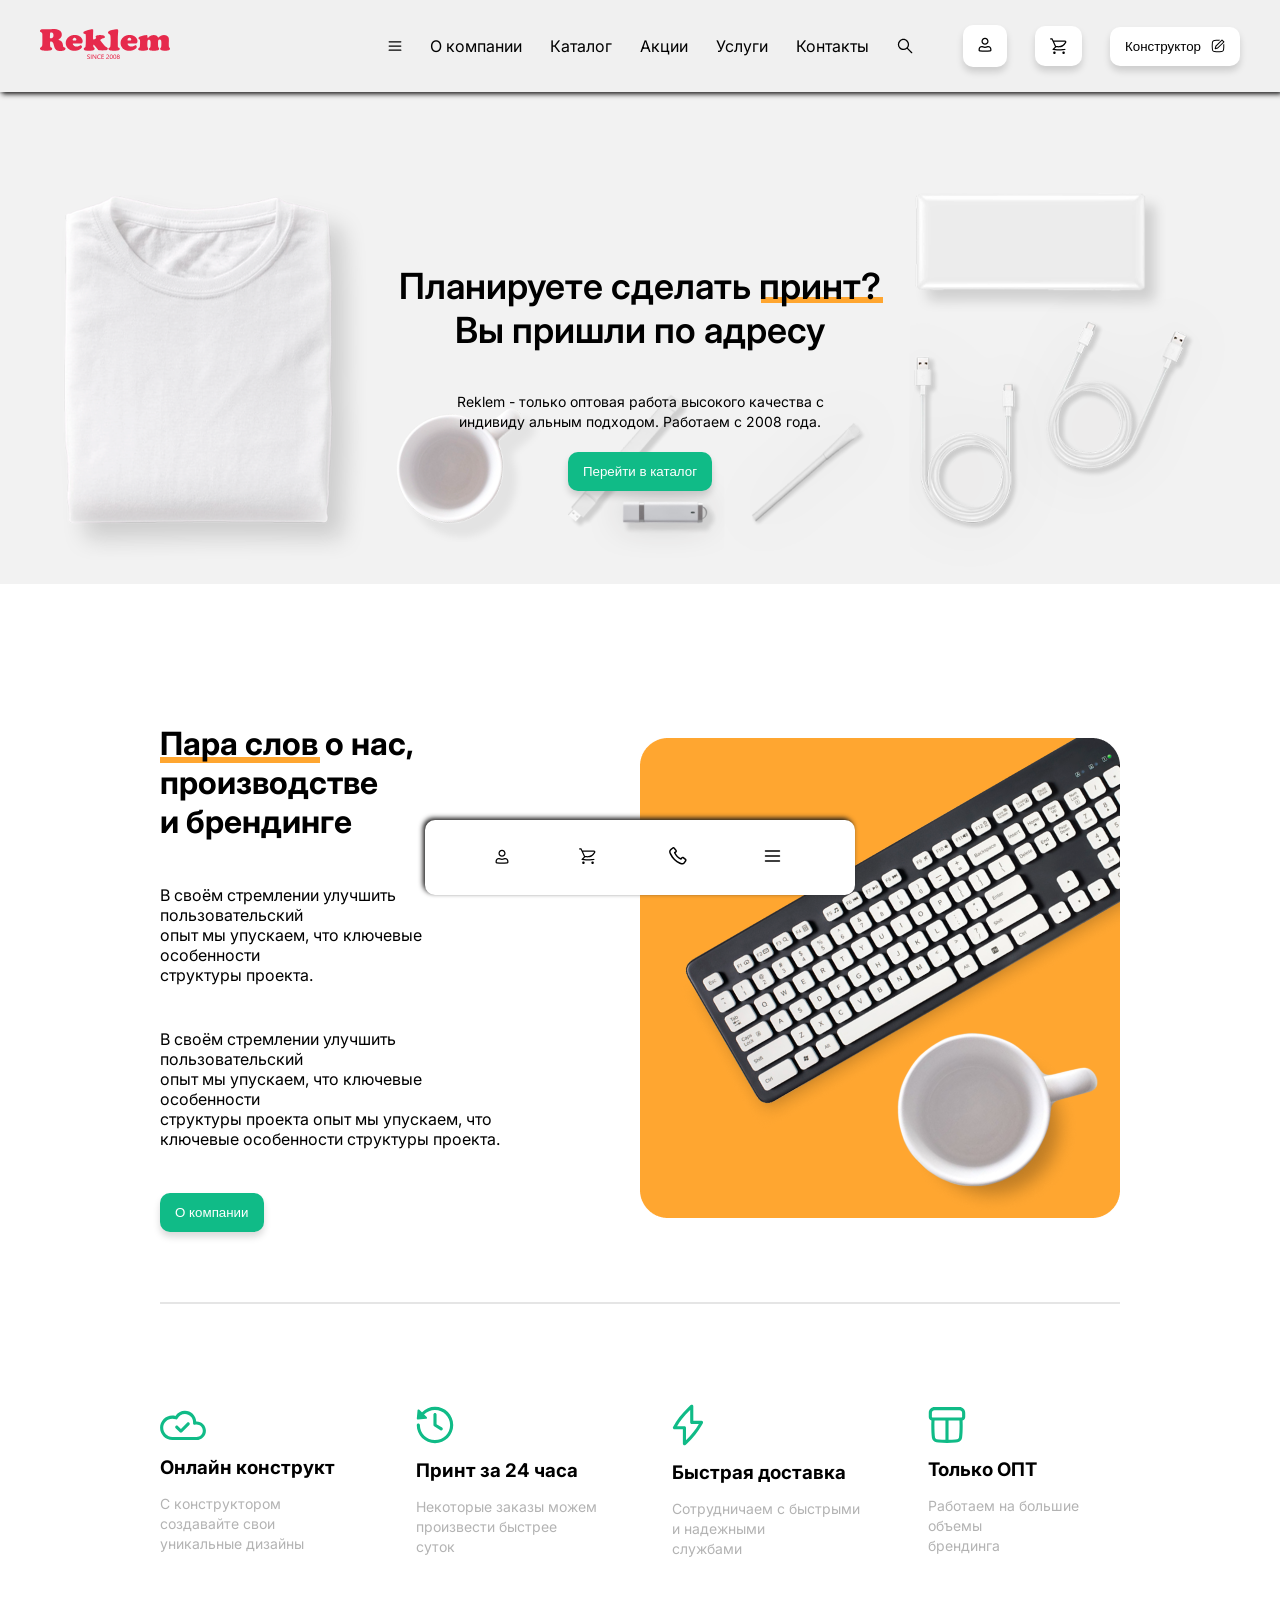
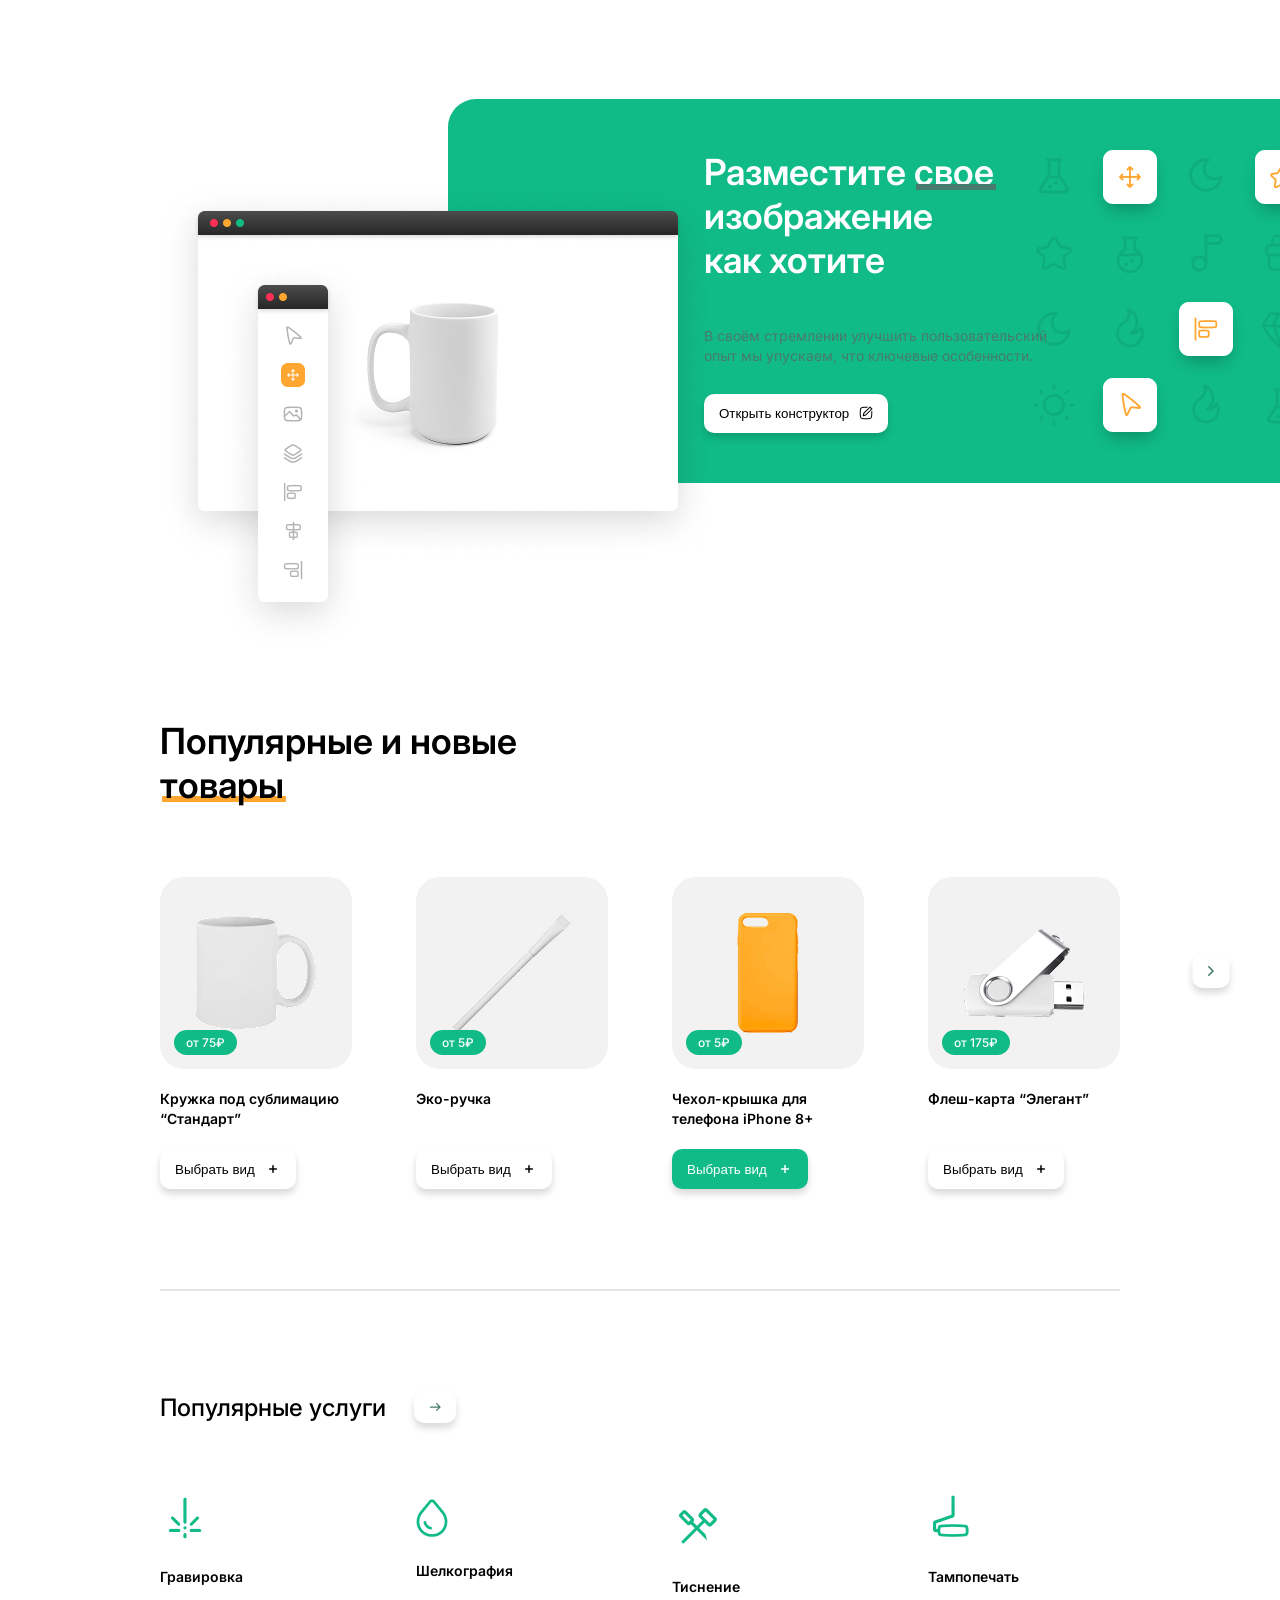
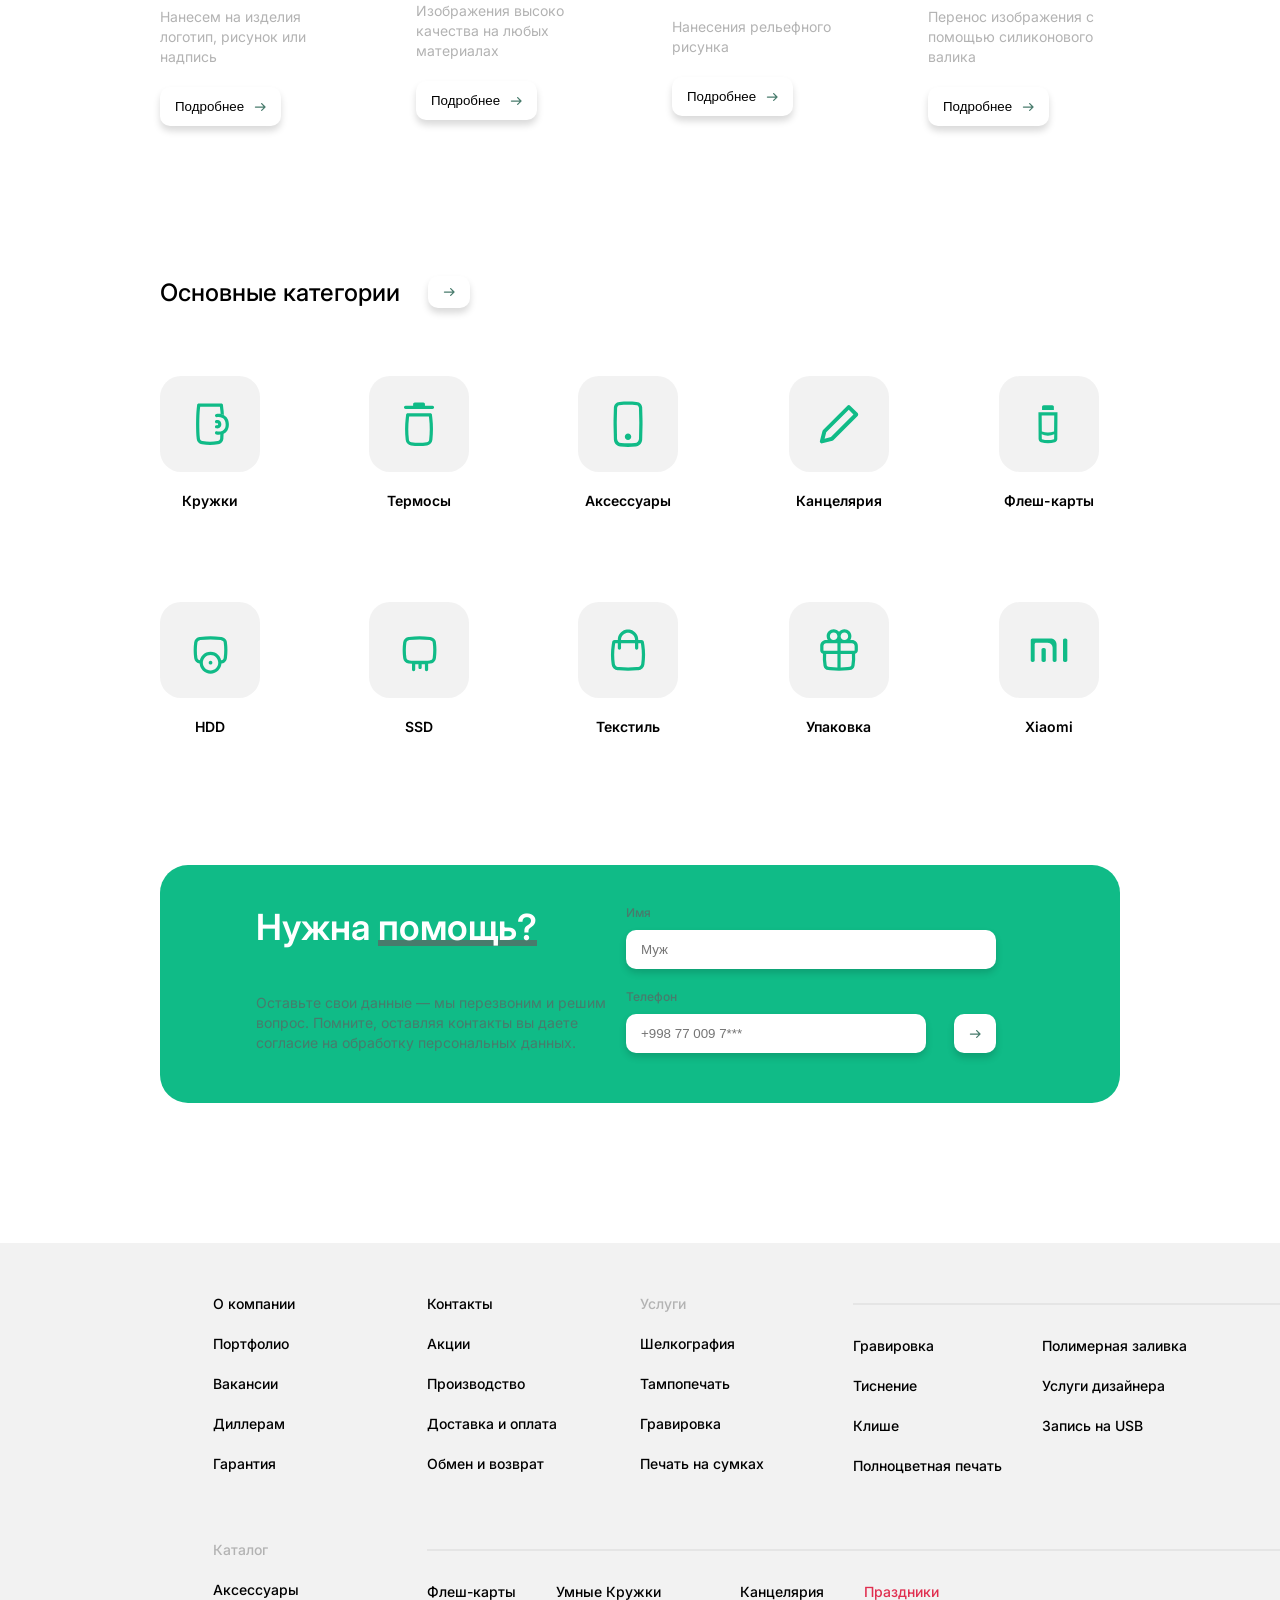
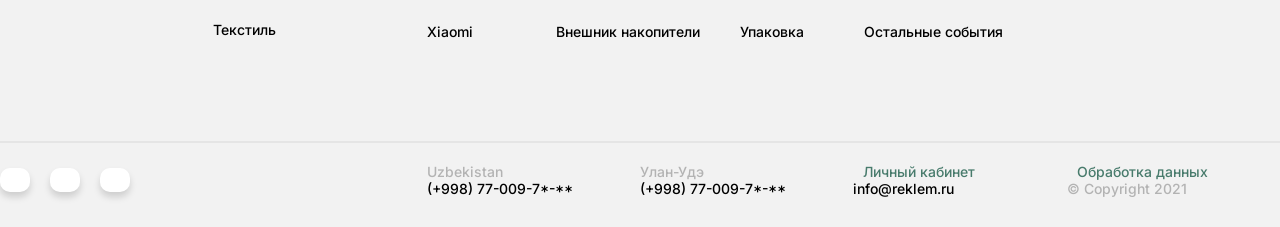
==== commit 599f6f15: "pro" ====
--- a/index.html
+++ b/index.html
@@ -3,7 +3,7 @@
 <head>
     <meta charset="UTF-8">
     <meta name="viewport" content="width=device-width, initial-scale=1.0">
-    <title>Reklem PRO</title>
+    <title>Reklem PRO Project</title>
     <link rel="stylesheet" href="./Css/style.css">
     <link rel="stylesheet" href="./Fonts/fonts.css">
     <link rel="stylesheet" href="./Css/responsive.css">
@@ -13,21 +13,23 @@
         <header>
         <div class="parent__container--div">
             <div class="head_vrap">
+                <a href="#banne">
                 <img class="Reklem_logo" src="./Assets/Icons/Reklem_logo (2).svg" alt="Reklem Logo Not Found">
+            </a>
                 <div class="header_sub_vrap">
                 <nav>
                     <ul>
                         <li><img src="./Assets/Icons/Outline_logo.svg" alt=""></li>
-                        <li><a href="#">О компании</a></li>
-                        <li><a href="#">Каталог</a></li>
-                        <li><a href="#">Акции</a></li>
-                        <li><a href="#">Услуги</a></li>
-                        <li><a href="#">Контакты</a></li>
+                        <li><a href="#foote">О компании</a></li>
+                        <li><a href="#categor">Каталог</a></li>
+                        <li><a href="#popular">Акции</a></li>
+                        <li><a href="#service">Услуги</a></li>
+                        <li><a href="#contac">Контакты</a></li>
                         <li><img src="./Assets/Icons/search_logo1.svg" alt=""></li>
                     </ul>
                 </nav>
                 <div class="btns">
-                    <button><img src="./Assets/Icons/User_logo.svg" alt=""></button>
+                    <button><a href="./sing__up.html"><img src="./Assets/Icons/User_logo.svg" alt=""></a></button>
                     <button><img src="./Assets/Icons/Korzinka_logo.svg" alt=""></button>
                     <button>Конструктор<img src="./Assets/Icons/Konstruktor_logo.svg" alt=""></button>
                 </div>
@@ -37,7 +39,7 @@
         </header>
 
         <div class="line"></div>
-        <main class="banner">
+        <main id="banne" class="banner">
             <div class="tittle">
                 <h1>
                     Планируете сделать 
@@ -82,7 +84,7 @@
         <div class="container">
             <div class="line"></div>
         </div>
-        <main class="adventage">
+        <main id="adventag" class="adventage">
             <div class="container">
                 <div class="adventage__wrap--div">
             <div class="box">
@@ -109,7 +111,7 @@
         </div>
         </main>
         <!-- main yangi -->
-        <div class="desingner">
+        <div id="desing" class="desingner">
             <div class="mask__box--div">
                 <div class="mask__box__tittle--div">
                     <h1>Разместите
@@ -134,7 +136,7 @@
                 </div>
         </div>
         <!-- 2 video asosida -->
-        <main class="populars">
+        <main id="popular" class="populars">
             <div class="container">
                 <h1>Популярные и новые 
                     <br>
@@ -203,7 +205,7 @@
 
 
 
- <main class="services">
+ <main id="service" class="services">
             <div class="container">
                 <h2>Популярные услуги
                     <button><img src="./Assets/Icons/right_strelka.svg" alt="icon not fund"></button> 
@@ -250,7 +252,7 @@
         </main>
 
 <!-- 3 -->
-         <main class="category">
+         <main id="categor" class="category">
             <div class="container">
                 <h2>Основные категории
                     <button><img src="./Assets/Icons/right_strelka.svg" alt="icon not fund"></button> 
@@ -314,7 +316,7 @@
             </div>
          </main>
 
-         <div class="contact">
+         <div id="contac" class="contact">
             <div class="container">
                 <div class="back__call">
                     <div class="back__call__item">
@@ -354,7 +356,7 @@
          </div>
 
          <!-- footer -->
-         <footer>
+         <footer id="foote">
             <div class="top_footer">
                 <div class="parrent_container">
                     <div class="inside_top">
@@ -492,6 +494,27 @@
                     </div>
                 </div>
             </div>
+              <div class="last__nav">
+                <div class="nav">
+                    <div class="respon">
+                        <a href="./sing__up.html">
+                        <img src="./Assets/Icons/User_logo.svg" alt="icon not found">
+                    </a>
+                    <a href="#categor">
+                        <img src="./Assets/Icons/Korzinka_logo.svg" alt="icon not found">
+                    </a>
+                    <a href="#popular">
+                        <img src="./Assets/Icons/Phone.svg" alt="icon not found">
+                    </a>
+                    <a href="#contac">
+                        <img src="./Assets/Icons/Menu.svg" alt="icon not found">
+                    </a>
+
+                    </div>
+                </div>
+              </div>
+
+
         </footer>
     </div>
 </body>
--- a/Css/style.css
+++ b/Css/style.css
@@ -2,6 +2,10 @@
     margin: 0;
     padding: 0;
     box-sizing: border-box;
+}
+
+html{
+    scroll-behavior: smooth;
 }
 body{
     font-family: "Inter", sans-serif;
@@ -75,7 +79,8 @@
     background-color: #f0f0f0;
     position: sticky;
     top: 0;
-    z-index: 10;
+    z-index: 100000000;
+    box-shadow: 2px 2px 5px #1a1919;
 }
 .head_vrap .header_sub_vrap nav ul{
     display: flex;
@@ -595,6 +600,7 @@
 
 footer {
     background-color: rgb(242, 242, 242);
+    position: relative;
 }
 
 footer .top_footer {
@@ -728,3 +734,45 @@
     color: #487B6C;
 }
 
+
+.last__nav .nav .respon{
+
+}
+
+
+.nav{
+
+    display: none;
+    width: 100%;
+    height: 75px;
+    /* border: 1px solid red; */
+    position: fixed;
+    bottom: 0;
+
+    z-index: 100000;
+
+    display: grid;
+    place-content: center;
+    
+}
+
+
+/* responsive nav bar */
+
+
+.respon{
+    width: 430px;
+    height: inherit;
+    background-color: rgb(255, 255, 255);
+    border-radius: 10px;
+    box-shadow: -2px -2px 5px #1a1919;
+
+    display: flex;
+    align-items: center;
+    justify-content: space-evenly;
+
+    position: absolute;
+    bottom: 5px;
+    left: 50%;
+    transform: translateX(-50%);
+}
--- a/Css/responsive.css
+++ b/Css/responsive.css
@@ -241,4 +241,11 @@
     display: none;
 }
 
-}+}
+
+
+
+.last__nav{
+    display: flex;
+    width: 400px;
+}
